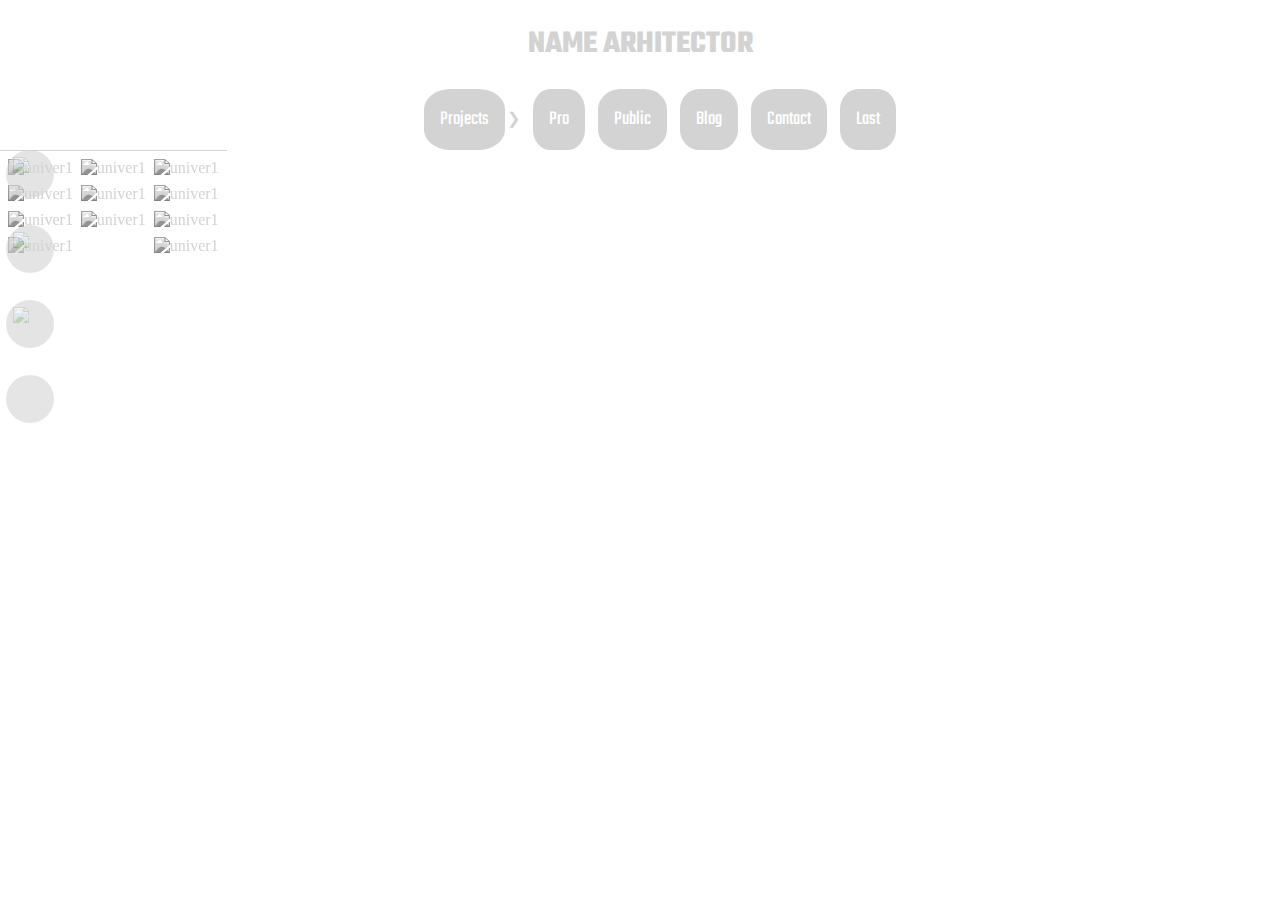
==== arhitector/index.html @ 19e903de "add arhitector" ====
<!DOCTYPE html>
<html lang="en">
<head>
	<meta charset="UTF-8">
	<meta name="viewport" content="width=device-width, initial-scale=1.0">
	<link rel="shortcut icon" href="favicon.ico">
	<link rel="stylesheet" type="text/css" href="css/style.css">
	<link rel="stylesheet" type="text/css" href="css/galery_slide.css">
	<title>Arhitector</title>
</head>
<body>

	<div id="fast-menu">
		<div class="icon">
            <img class="img_icon" src="https://img.icons8.com/windows/32/000000/facebook-f--v1.png">		</div>
		<div class="icon">
            <img class="img_icon" src="https://img.icons8.com/windows/32/000000/twitter.png">		</div>
		<div class="icon">
			<img class="img_icon" src="https://img.icons8.com/windows/32/000000/google-plus.png">
		</div>
		<div class="icon"></div>
	</div>
	
	  <div id="main-header">
		   <h1> Name Arhitector</h1>
		<div id="top-navigator">
			<nav id="top-menu-nav">
				<ul id="top-menu">
					<li class="dropdown">
                      <button class="dropbtn">Projects</button>
                      <a href="" id="shower">&#10095;</a>
                     <ul class="dropdown-content">
                      <li><a href="#">Link 1</a></li>
                      <li><a href="#">Link 2</a></li>
                      <li><a href="#">Link 3</a></li>
                     </ul>
                    </li>
					<li><button class="dropbtn">Pro</button></li>
					<li><button class="dropbtn">Public</button></li>
					<li><button class="dropbtn">
					    <a href="blog.html">Blog</a>
					    </button>
					</li>
					<li><button class="dropbtn">
						<a href="contact.html">Contact</a>
					    </button>
					</li>
					<li><button class="dropbtn">Last</button></li>
				</ul>
			</nav>
		</div>
	  </div>

	  <div id="main-area">
	  	<!-- Images used to open the lightbox -->
	  	<div class="row">
		 <div class="column">
		 	<div class="cont">
			  <img src="image/1.jpg" alt="univer1"  class="hover-shadow image" style="width: 100%">
			  <div class="overlay">
			  	<div onclick="openModal();currentSlide(1)" class="text">Close</div>
			  </div>
			</div>  
			<img src="image/2.jpg" alt="univer1" onclick="openModal();currentSlide(2)" class="hover-shadow image"style="width: 100%">
            <img src="image/3.jpg" alt="univer1" onclick="openModal();currentSlide(3)" class="hover-shadow image"style="width: 100%" style="width: 100%">
			<img src="image/4.jpg" alt="univer1" onclick="openModal();currentSlide(4)" class="hover-shadow image"style="width: 100%" style="width: 100%">
		</div>
		<div class="column">	
			<img src="image/5.jpg" alt="univer1" onclick="openModal();currentSlide(5)" class="hover-shadow image" style="width: 100%">
			<img src="image/6.jpg" alt="univer1" onclick="openModal();currentSlide(6)" class="hover-shadow image" style="width: 100%">
            <img src="image/7.jpg" alt="univer1" onclick="openModal();currentSlide(7)" class="hover-shadow image" style="width: 100%">
		</div>
		<div class="column">	
			<img src="image/8.jpg" alt="univer1" onclick="openModal();currentSlide(8)" class="hover-shadow image" style="width: 100%">
			<img src="image/9.jpg" alt="univer1" onclick="openModal();currentSlide(9)" class="hover-shadow image" style="width: 100%">
            <img src="image/10.jpg" alt="univer1" onclick="openModal();currentSlide(10)" class="hover-shadow image" style="width: 100%">
			<img src="image/11.jpg" alt="univer1" onclick="openModal();currentSlide(11)" class="hover-shadow image" style="width: 100%">
		</div>
		
<!-- The Modal/Lightbox -->
<div id="myModal" class="modal">
  <span class="close cursor" onclick="closeModal()">&times;</span>
  <div class="modal-content">

    <div class="mySlides">
      <div class="numbertext">1 / 11</div>
      <img src="image/1.jpg" style="width:100%">
    </div>

    <div class="mySlides">
      <div class="numbertext">2 / 11</div>
      <img src="image/2.jpg" style="width:100%">
    </div>

    <div class="mySlides">
      <div class="numbertext">3 / 11</div>
      <img src="image/3.jpg" style="width:100%">
    </div>

    <div class="mySlides">
      <div class="numbertext">4 / 11</div>
      <img src="image/4.jpg" style="width:100%">
    </div>

    <div class="mySlides">
      <div class="numbertext">5 / 11</div>
      <img src="image/5.jpg" style="width:100%">
    </div>

    <div class="mySlides">
      <div class="numbertext">6 / 11</div>
      <img src="image/6.jpg" style="width:100%">
    </div>

    <div class="mySlides">
      <div class="numbertext">7 / 11</div>
      <img src="image/7.jpg" style="width:100%">
    </div>

    <div class="mySlides">
      <div class="numbertext">8 / 11</div>
      <img src="image/8.jpg" style="width:100%">
    </div>

    <div class="mySlides">
      <div class="numbertext">9 / 11</div>
      <img src="image/9.jpg" style="width:100%">
    </div>

    <div class="mySlides">
      <div class="numbertext">10 / 11</div>
      <img src="image/10.jpg" style="width:100%">
    </div>

    <div class="mySlides">
      <div class="numbertext">11 / 11</div>
      <img src="image/11.jpg" style="width:100%">
    </div>
    <!-- Next/previous controls -->
    <a class="prev" onclick="plusSlides(-1)">&#10094;</a>
    <a class="next" onclick="plusSlides(1)">&#10095;</a>
    </div>
   </div>
 </div>
	
	<footer></footer>

<script>
// Open the Modal
function openModal() {
  document.getElementById("myModal").style.display = "block";
}

// Close the Modal
function closeModal() {
  document.getElementById("myModal").style.display = "none";
}

var slideIndex = 1;
showSlides(slideIndex);

// Next/previous controls
function plusSlides(n) {
  showSlides(slideIndex += n);
}

// Thumbnail image controls
function currentSlide(n) {
  showSlides(slideIndex = n);
}

function showSlides(n) {
  var i;
  var slides = document.getElementsByClassName("mySlides");
  var dots = document.getElementsByClassName("demo");
  var captionText = document.getElementById("caption");
  if (n > slides.length) {slideIndex = 1}
  if (n < 1) {slideIndex = slides.length}
  for (i = 0; i < slides.length; i++) {
    slides[i].style.display = "none";
  }
  for (i = 0; i < dots.length; i++) {
    dots[i].className = dots[i].className.replace(" active", "");
  }
  slides[slideIndex-1].style.display = "block";
  dots[slideIndex-1].className += " active";
  captionText.innerHTML = dots[slideIndex-1].alt;
}
</script>

</body>
</html>
---- arhitector/css/style.css ----
@import url('https://fonts.googleapis.com/css?family=Notable|Teko&display=swap');

* {box-sizing: border-box;}
body {margin: 0;}

h1 {
	font-family: 'Teko', sans-serif;
	text-transform: uppercase;
	color: lightgray;
	text-align: center;
}
h1:hover {
	transform: scale(3,1.5);
	transition: 2.5s ease;
}

footer {
	font-family: Amerika_Pro, sans-serif;
	position: relative;
	text-align: center;
	margin: auto;
	padding: auto;
}

#fast-menu {
	display: flex;
	flex-wrap: wrap;
	justify-content: center;
	position: fixed;
	margin-top: 150px;
	width: 60px;
	height: 300px;
	z-index: 1;
}

#main-area {
	position: absolute;
	margin-top: 150px;
	border-top: 1px solid lightgrey;
	color: lightgray;
}

#main-header {
	position: fixed;
	font-family: 'Teko', sans-serif;
	width: 100%;
	height: 150px;
	background-color: white;
	z-index: 2;
}

#top-menu {
	display: flex;
	justify-content: space-between;
	margin-right: 30%;
	margin-left: 30%;
	list-style-type: none;
	color: lightgray;
	text-transform: uppercase;
}

#shower {
    color: lightgrey;
    text-decoration: none;
}

.title {
	color: lightgrey;
    text-decoration: none;
}

/*dropdownmenu*/
.dropbtn {
	border-radius: 33%;
  background-color: lightgrey;
  font-family: 'Teko', sans-serif;
  color: white;
  padding: 16px;
  font-size: 20px;
  border: none;
  cursor: pointer;
}

.dropdown {
  position: relative;
  display: inline-block;
}

.dropdown-content {
  display: none;
  position: absolute;
  background-color: #f9f9f9;
  min-width: 160px;
  box-shadow: 0px 8px 16px 0px rgba(0,0,0,0.2);
  z-index: 1;
}

.dropdown-content a {
  color: black;
  padding: 12px 16px;
  text-decoration: none;
  display: block;
}

.dropbtn > a {
    color: white;
    text-decoration: none;
}

.dropdown-content a:hover {
    color: black;
	background-color: #f1f1f1
}

.dropdown-content li {list-style-type: none;}
.dropdown:hover .dropdown-content {
  display: block;
}

.dropdown:hover .dropbtn {
  background-color: #3e8e41;
  transform: translateX(3px);
  transition: .8s ease;
} 

.dropbtn:hover {
  color: black;
  background-color: #3e8e41;
  transform: translateX(3px);
  transition: .8s ease;
}

.dropbtn:hover a {
  color: black;
}

/*create row*/
.row {
  display: -ms-flexbox; /* IE10 */
  display: flex;
  -ms-flex-wrap: wrap; /* IE10 */
  flex-wrap: wrap;
  padding: 0 4px;
}

/* Create free equal columns that sits next to each other */
.column {
  -ms-flex: 33.33%; /* IE10 */
  flex: 33.33%;
  max-width: 33.33%;
  padding: 0 4px;
}

.column img {
  margin-top: 8px;
  vertical-align: middle;
  width: 100%;
}

/* image overlay slide  */
.cont {
  position: relative;
  width: 100%;
}

.image {
  display: block;
  width: 100%;
  height: auto;
  -webkit-filter: grayscale(100%); /* Safari 6.0 - 9.0 */
  filter: grayscale(100%);
}

.image:hover {
  -webkit-filter: grayscale(0%); /* Safari 6.0 - 9.0 */
  filter: grayscale(0%);
  transition: 1.5s ease;
}

.cont:hover .overlay {
  bottom: 0;
  height: 100%;
}

.overlay {
  position: absolute;
  bottom: 100%;
  left: 0;
  right: 0;
  background-color: #000000;
  opacity: .7;
  overflow: hidden;
  width: 100%;
  height: 0;
  transition: 2.5s ease; 
}

.text {
  color: white;
  font-size: 20px;
  position: absolute;
  top: 50%;
  left: 50%;
  -webkit-transform: translate(-50%, -50%);
  -ms-transform: translate(-50%, -50%);
  transform: translate(-50%, -50%);
  text-align: center;
  transition: 2.5s ease; 
}

.img_icon {
	padding-top: 15%;
	padding-left: 15%;
	opacity: .6;
}

.icon {
	width: 48px;
	height: 48px;
	background-color: lightgrey;
	border-radius: 50%;
	opacity: .6;
}

.icon:hover, .img_icon:hover {
	 opacity: 1; transition: .8s ease;
}

.icon:hover {
	background-color: #3e8e41;
	transform: translateX(3px);
}
---- arhitector/css/galery_slide.css ----
.row > .column {
  padding: 0 4px;
}

.row:after {
  content: "";
  display: table;
  clear: both;
}

/* The Modal (background) */
.modal {
  display: none;
  position: fixed;
  z-index: 3;
  padding-top: 50px;
  left: 0;
  top: 0;
  width: 100%;
  height: auto;
  overflow: auto;
  background-color: rgba(0,0,0,.5);
}

/* Modal Content */
.modal-content {
  position: relative;
  background-color: #fefefe;
  margin: auto;
  padding: 0;
  width: 90%;
  max-width: 800px;
  max-height: 600px;
}

/* The Close Button */
.close {
  color: black;
  position: absolute;
  top: 10px;
  right: 25px;
  font-size: 35px;
  font-weight: bold; 
}

.close:hover,
.close:focus {
  color: #999;
  text-decoration: none;
  cursor: pointer;
}

.cursor:hover {color: white;} 
/* Hide the slides by default */
.mySlides {
  display: none;
}

/* Next & previous buttons */
.prev,
.next {
  cursor: pointer;
  position: absolute;
  top: 50%;
  width: auto;
  padding: 16px;
  margin-top: -50px;
  color: white;
  font-weight: bold;
  font-size: 20px;
  transition: 0.6s ease;
  border-radius: 0 3px 3px 0;
  user-select: none;
  -webkit-user-select: none;
}

/* Position the "next button" to the right */
.next {
  right: 0;
  border-radius: 3px 0 0 3px;
}

/* On hover, add a black background color with a little bit see-through */
.prev:hover,
.next:hover {
  background-color: rgba(0, 0, 0, 0.8);
}

/* Number text (1/3 etc) */
.numbertext {
  color: #f2f2f2;
  font-size: 12px;
  padding: 8px 12px;
  position: absolute;
  top: 0;
}

/* Caption text */
.caption-container {
  text-align: center;
  background-color: black;
  padding: 2px 16px;
  color: white;
}

img.demo {
  opacity: 0.6;
} 

.active,
.demo:hover {
  opacity: 1;
}

img.hover-shadow {
  transition: 0.3s;
}

.hover-shadow:hover {
  box-shadow: 0 4px 8px 0 rgba(0, 0, 0, 0.2), 0 6px 20px 0 rgba(0, 0, 0, 0.19);
}
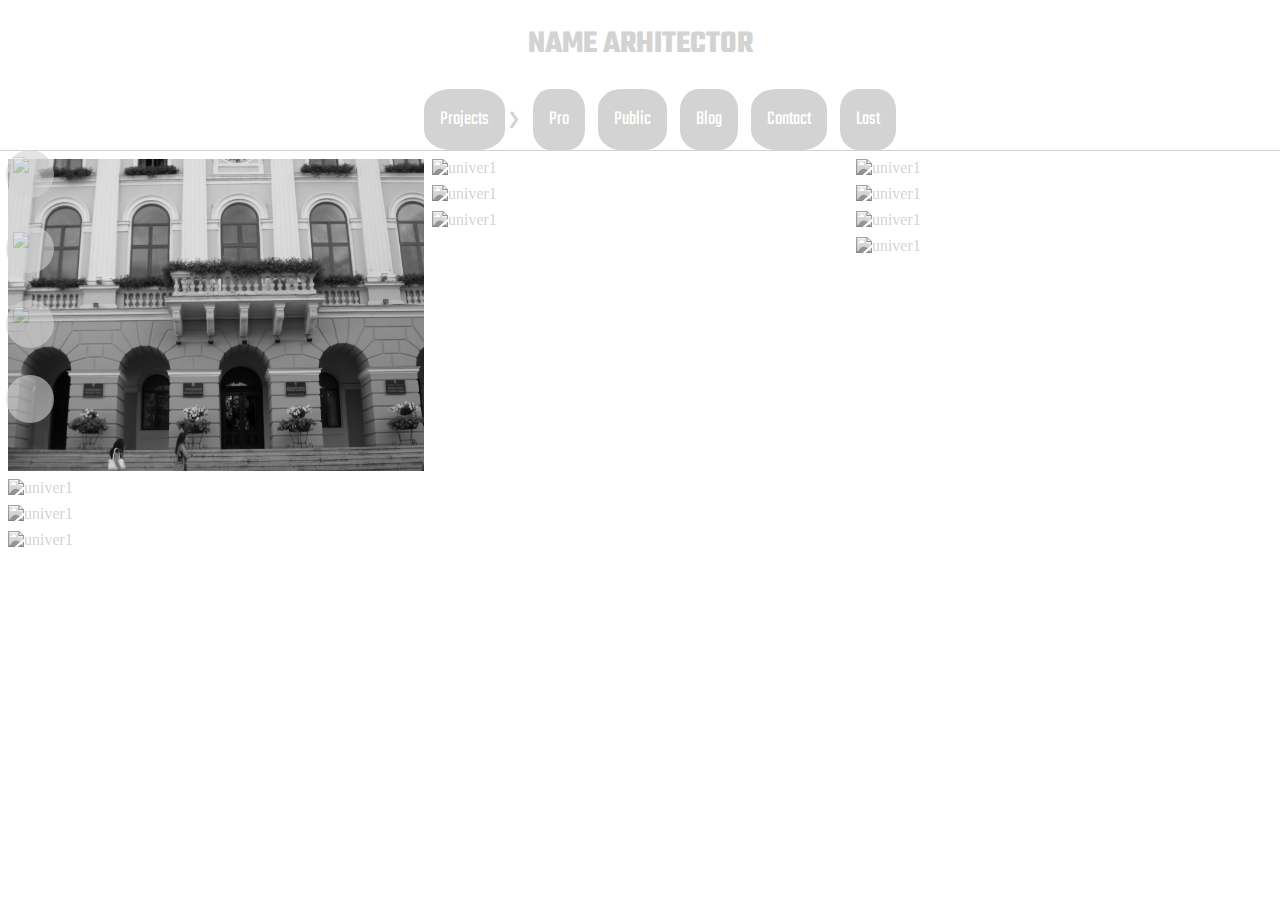
==== commit aebdea82: "Update index.html" ====
--- a/arhitector/index.html
+++ b/arhitector/index.html
@@ -56,7 +56,7 @@
 	  	<div class="row">
 		 <div class="column">
 		 	<div class="cont">
-			  <img src="image/1.jpg" alt="univer1"  class="hover-shadow image" style="width: 100%">
+			  <img src="image/1.JPG" alt="univer1"  class="hover-shadow image" style="width: 100%">
 			  <div class="overlay">
 			  	<div onclick="openModal();currentSlide(1)" class="text">Close</div>
 			  </div>
@@ -189,4 +189,4 @@
 </script>
 
 </body>
-</html>+</html>
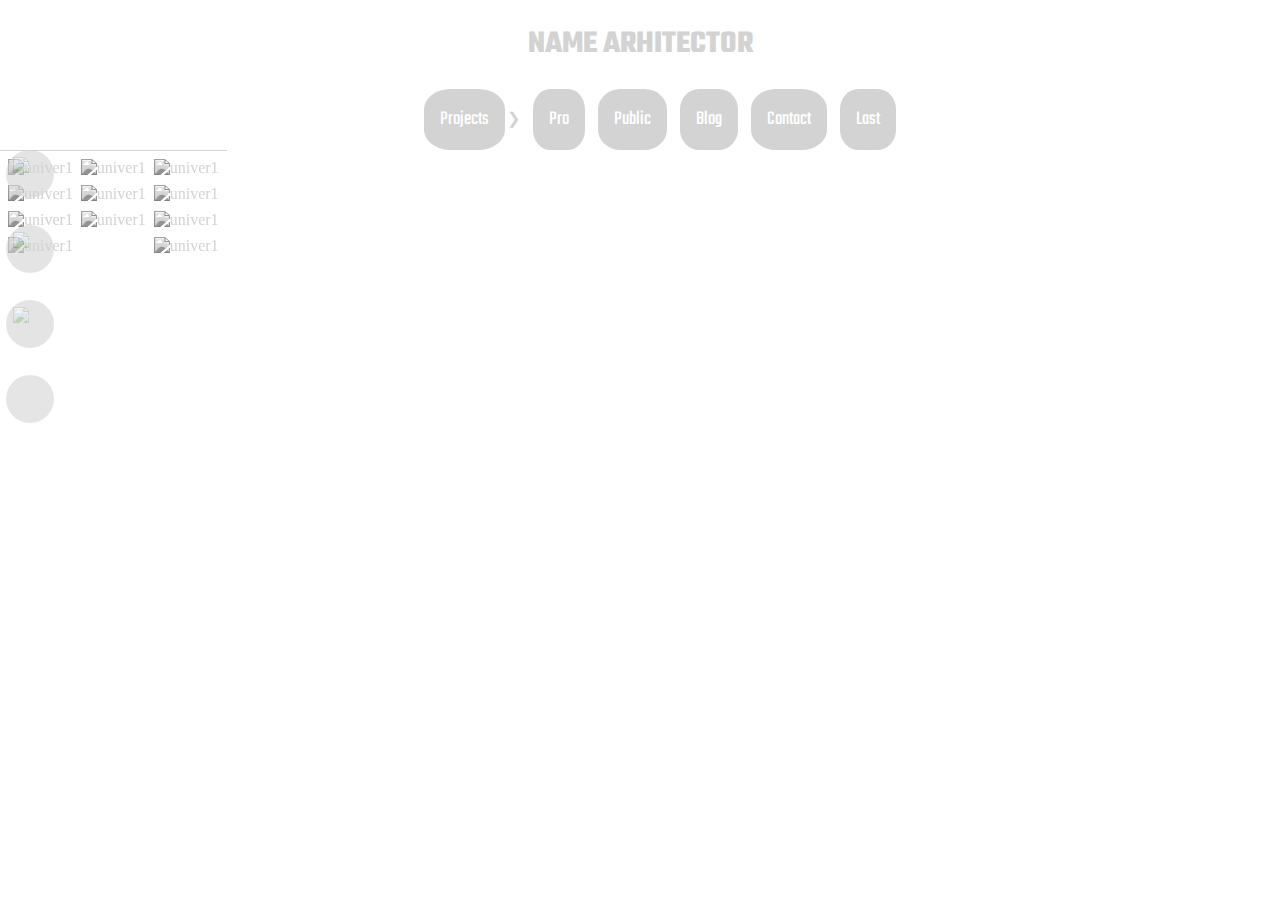
==== commit f4a390e3: "Update index.html" ====
--- a/arhitector/index.html
+++ b/arhitector/index.html
@@ -56,7 +56,7 @@
 	  	<div class="row">
 		 <div class="column">
 		 	<div class="cont">
-			  <img src="image/1.JPG" alt="univer1"  class="hover-shadow image" style="width: 100%">
+			  <img src="image/1.jpg" alt="univer1"  class="hover-shadow image" style="width: 100%">
 			  <div class="overlay">
 			  	<div onclick="openModal();currentSlide(1)" class="text">Close</div>
 			  </div>
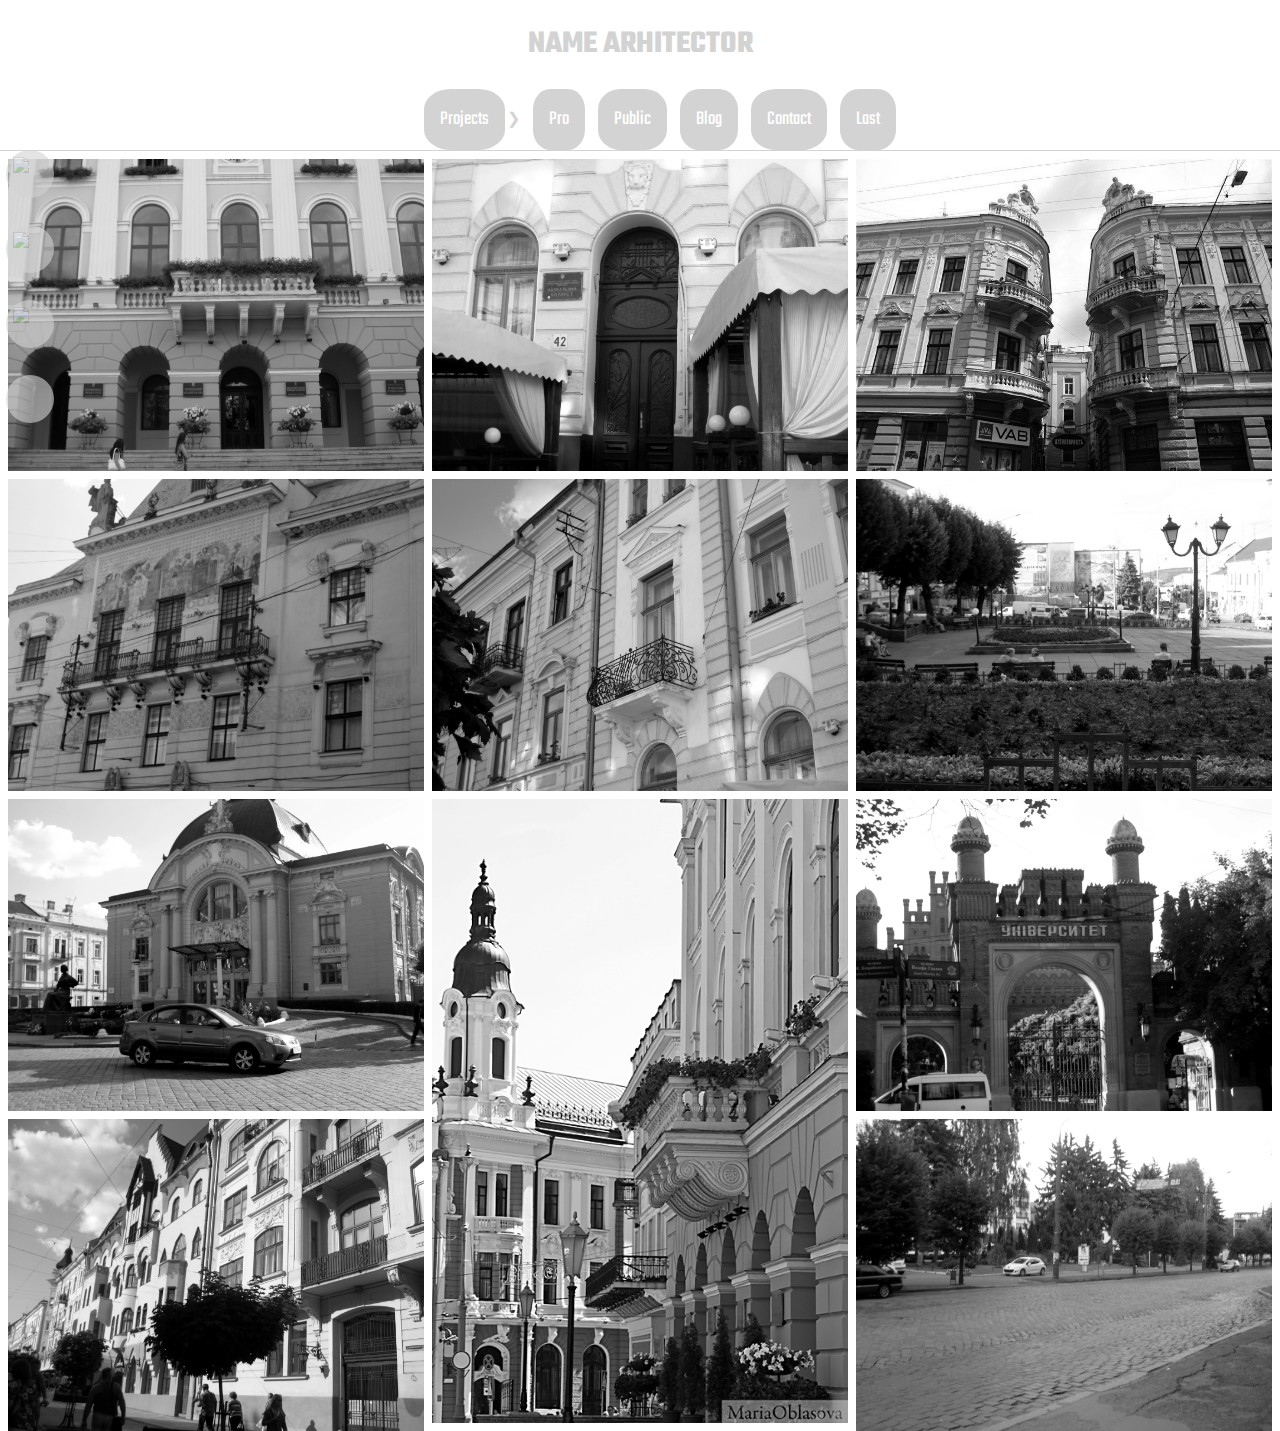
==== commit 83731165: "CHANGE JPG" ====
--- a/arhitector/index.html
+++ b/arhitector/index.html
@@ -56,25 +56,25 @@
 	  	<div class="row">
 		 <div class="column">
 		 	<div class="cont">
-			  <img src="image/1.jpg" alt="univer1"  class="hover-shadow image" style="width: 100%">
+			  <img src="image/1.JPG" alt="univer1"  class="hover-shadow image" style="width: 100%">
 			  <div class="overlay">
 			  	<div onclick="openModal();currentSlide(1)" class="text">Close</div>
 			  </div>
 			</div>  
-			<img src="image/2.jpg" alt="univer1" onclick="openModal();currentSlide(2)" class="hover-shadow image"style="width: 100%">
-            <img src="image/3.jpg" alt="univer1" onclick="openModal();currentSlide(3)" class="hover-shadow image"style="width: 100%" style="width: 100%">
-			<img src="image/4.jpg" alt="univer1" onclick="openModal();currentSlide(4)" class="hover-shadow image"style="width: 100%" style="width: 100%">
+			<img src="image/2.JPG" alt="univer1" onclick="openModal();currentSlide(2)" class="hover-shadow image"style="width: 100%">
+            <img src="image/3.JPG" alt="univer1" onclick="openModal();currentSlide(3)" class="hover-shadow image"style="width: 100%" style="width: 100%">
+			<img src="image/4.JPG" alt="univer1" onclick="openModal();currentSlide(4)" class="hover-shadow image"style="width: 100%" style="width: 100%">
 		</div>
 		<div class="column">	
-			<img src="image/5.jpg" alt="univer1" onclick="openModal();currentSlide(5)" class="hover-shadow image" style="width: 100%">
-			<img src="image/6.jpg" alt="univer1" onclick="openModal();currentSlide(6)" class="hover-shadow image" style="width: 100%">
-            <img src="image/7.jpg" alt="univer1" onclick="openModal();currentSlide(7)" class="hover-shadow image" style="width: 100%">
+			<img src="image/5.JPG" alt="univer1" onclick="openModal();currentSlide(5)" class="hover-shadow image" style="width: 100%">
+			<img src="image/6.JPG" alt="univer1" onclick="openModal();currentSlide(6)" class="hover-shadow image" style="width: 100%">
+            <img src="image/7.JPG" alt="univer1" onclick="openModal();currentSlide(7)" class="hover-shadow image" style="width: 100%">
 		</div>
 		<div class="column">	
-			<img src="image/8.jpg" alt="univer1" onclick="openModal();currentSlide(8)" class="hover-shadow image" style="width: 100%">
-			<img src="image/9.jpg" alt="univer1" onclick="openModal();currentSlide(9)" class="hover-shadow image" style="width: 100%">
-            <img src="image/10.jpg" alt="univer1" onclick="openModal();currentSlide(10)" class="hover-shadow image" style="width: 100%">
-			<img src="image/11.jpg" alt="univer1" onclick="openModal();currentSlide(11)" class="hover-shadow image" style="width: 100%">
+			<img src="image/8.JPG" alt="univer1" onclick="openModal();currentSlide(8)" class="hover-shadow image" style="width: 100%">
+			<img src="image/9.JPG" alt="univer1" onclick="openModal();currentSlide(9)" class="hover-shadow image" style="width: 100%">
+            <img src="image/10.JPG" alt="univer1" onclick="openModal();currentSlide(10)" class="hover-shadow image" style="width: 100%">
+			<img src="image/11.JPG" alt="univer1" onclick="openModal();currentSlide(11)" class="hover-shadow image" style="width: 100%">
 		</div>
 		
 <!-- The Modal/Lightbox -->
@@ -84,57 +84,57 @@
 
     <div class="mySlides">
       <div class="numbertext">1 / 11</div>
-      <img src="image/1.jpg" style="width:100%">
+      <img src="image/1.JPG" style="width:100%">
     </div>
 
     <div class="mySlides">
       <div class="numbertext">2 / 11</div>
-      <img src="image/2.jpg" style="width:100%">
+      <img src="image/2.JPG" style="width:100%">
     </div>
 
     <div class="mySlides">
       <div class="numbertext">3 / 11</div>
-      <img src="image/3.jpg" style="width:100%">
+      <img src="image/3.JPG" style="width:100%">
     </div>
 
     <div class="mySlides">
       <div class="numbertext">4 / 11</div>
-      <img src="image/4.jpg" style="width:100%">
+      <img src="image/4.JPG" style="width:100%">
     </div>
 
     <div class="mySlides">
       <div class="numbertext">5 / 11</div>
-      <img src="image/5.jpg" style="width:100%">
+      <img src="image/5.JPG" style="width:100%">
     </div>
 
     <div class="mySlides">
       <div class="numbertext">6 / 11</div>
-      <img src="image/6.jpg" style="width:100%">
+      <img src="image/6.JPG" style="width:100%">
     </div>
 
     <div class="mySlides">
       <div class="numbertext">7 / 11</div>
-      <img src="image/7.jpg" style="width:100%">
+      <img src="image/7.JPG" style="width:100%">
     </div>
 
     <div class="mySlides">
       <div class="numbertext">8 / 11</div>
-      <img src="image/8.jpg" style="width:100%">
+      <img src="image/8.JPG" style="width:100%">
     </div>
 
     <div class="mySlides">
       <div class="numbertext">9 / 11</div>
-      <img src="image/9.jpg" style="width:100%">
+      <img src="image/9.JPG" style="width:100%">
     </div>
 
     <div class="mySlides">
       <div class="numbertext">10 / 11</div>
-      <img src="image/10.jpg" style="width:100%">
+      <img src="image/10.JPG" style="width:100%">
     </div>
 
     <div class="mySlides">
       <div class="numbertext">11 / 11</div>
-      <img src="image/11.jpg" style="width:100%">
+      <img src="image/11.JPG" style="width:100%">
     </div>
     <!-- Next/previous controls -->
     <a class="prev" onclick="plusSlides(-1)">&#10094;</a>
